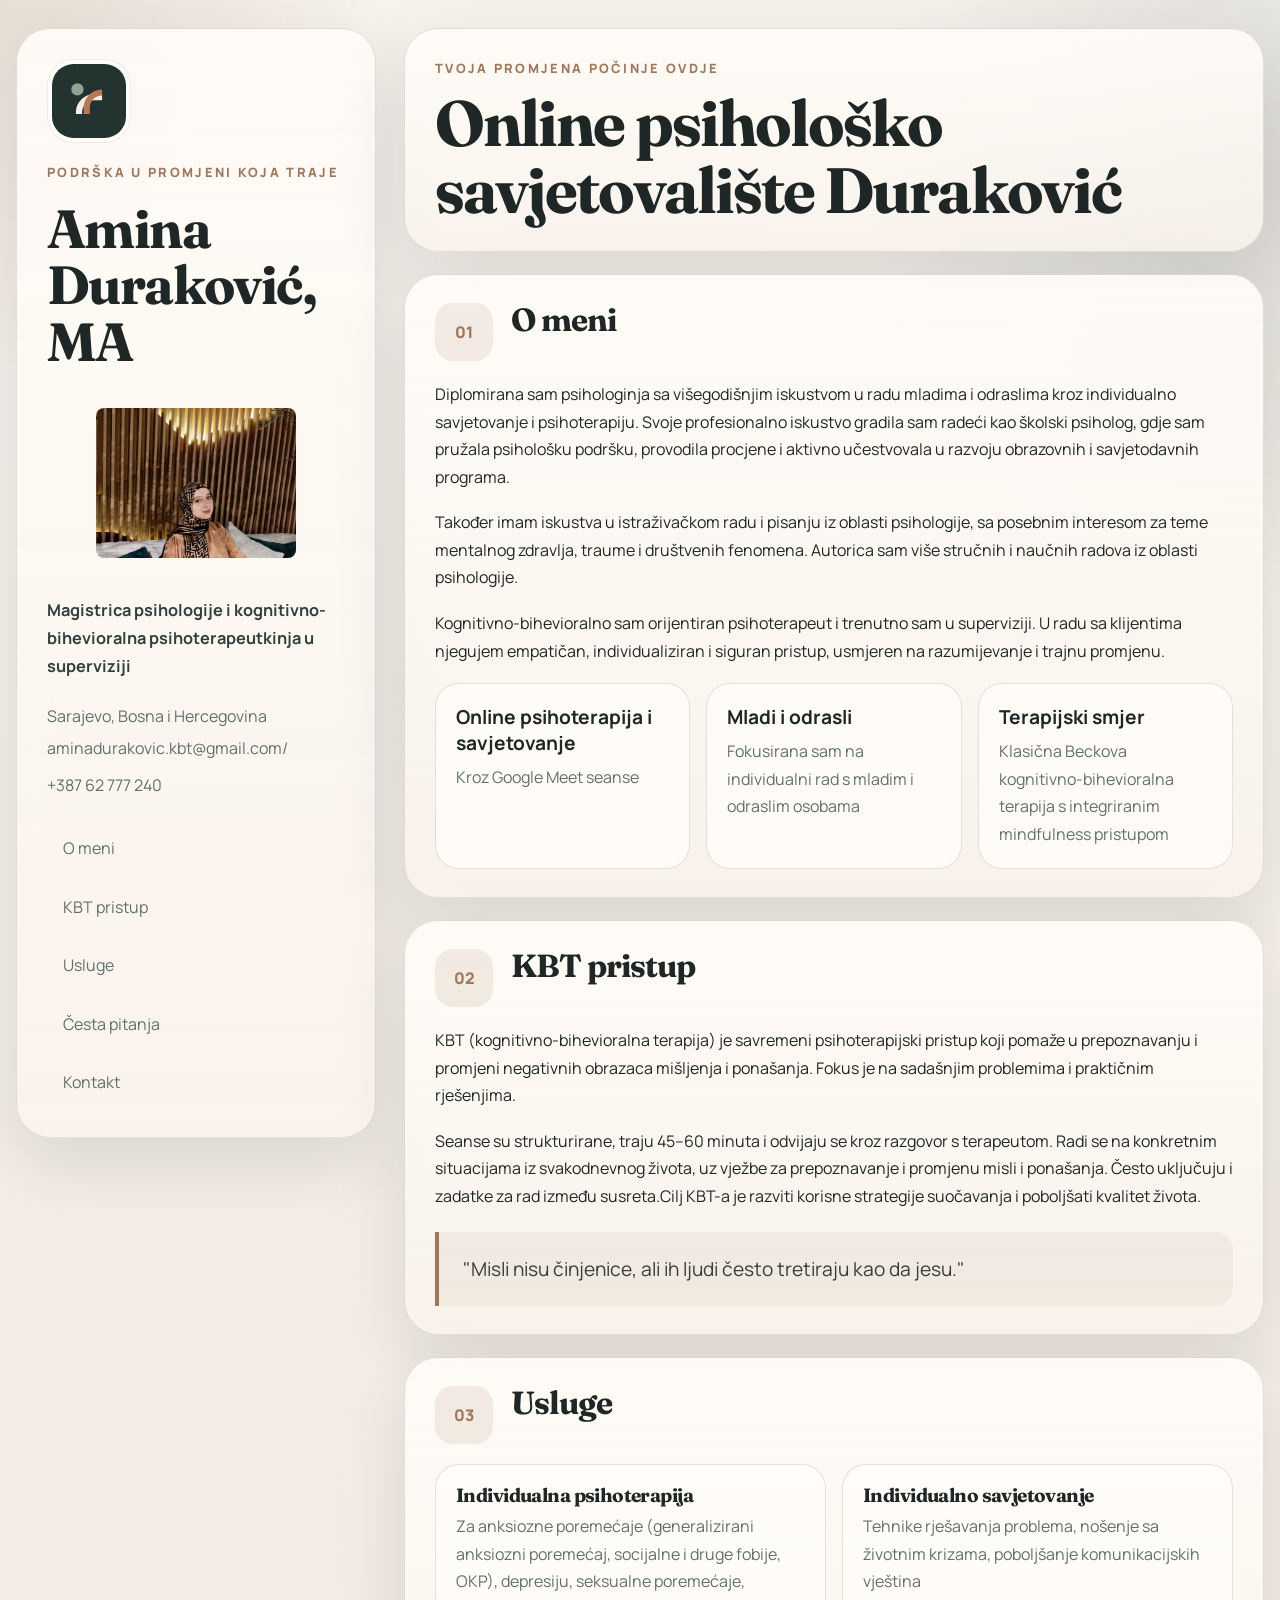
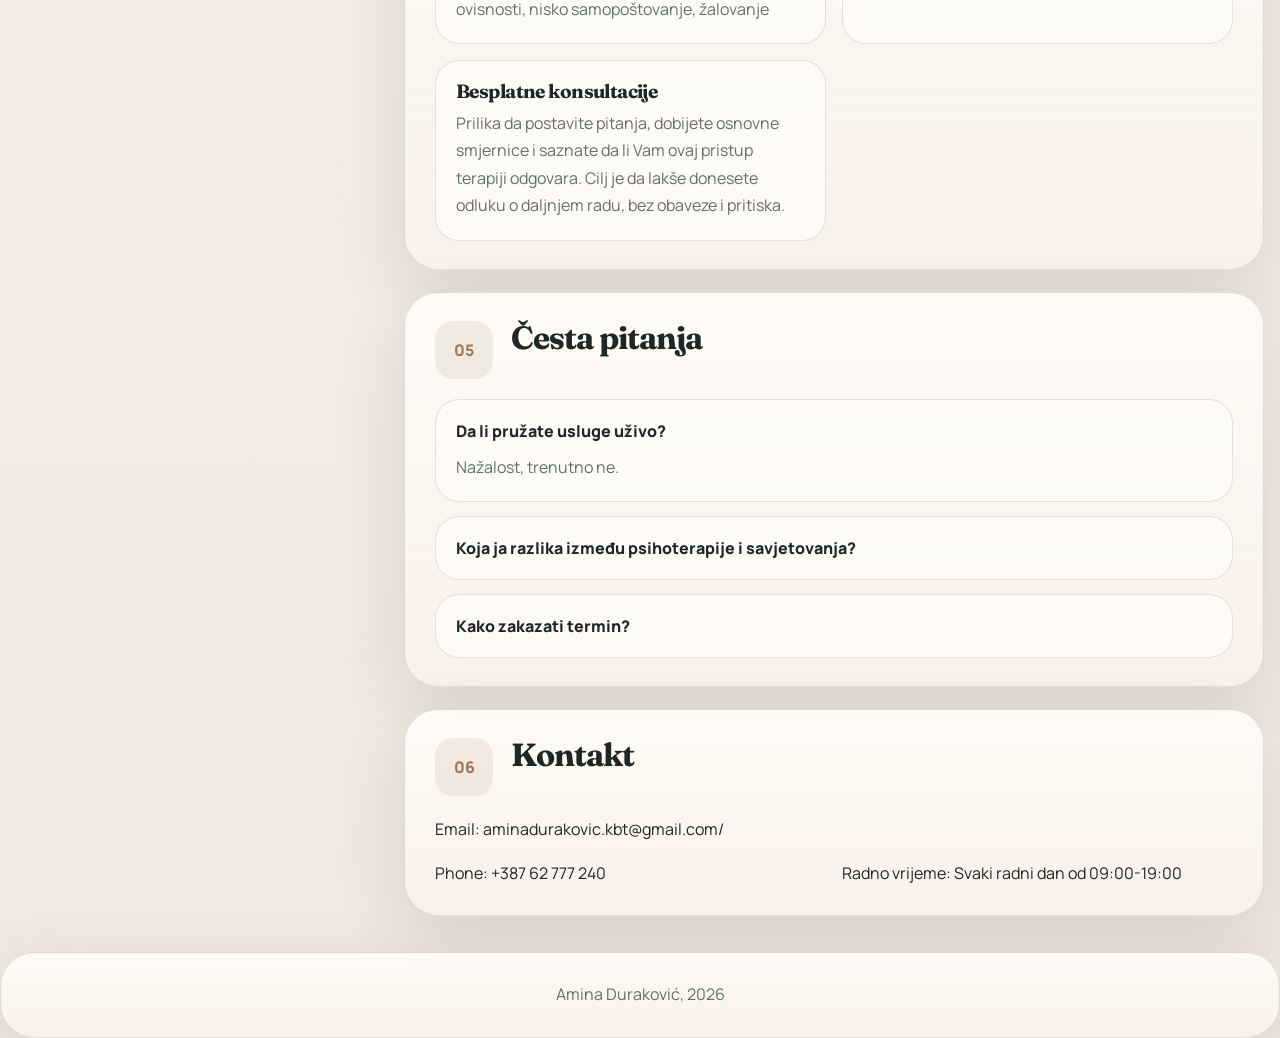
==== index.html @ 9848097b "Fix typos and formatting in index.html" ====
<!DOCTYPE html>
<html lang="en">
<head>
  <meta charset="UTF-8">
  <meta name="viewport" content="width=device-width, initial-scale=1.0">
  <title>Amina Duraković | Psihologinja i KBT psihoterapeutkinja u superviziji</title>
  <meta name="description" content="Professional therapist website starter with polished placeholder content for a psychologist or psychotherapist.">
  <link rel="preconnect" href="https://fonts.googleapis.com">
  <link rel="preconnect" href="https://fonts.gstatic.com" crossorigin>
  <link href="https://fonts.googleapis.com/css2?family=Fraunces:opsz,wght@9..144,500;9..144,600;9..144,700&family=Manrope:wght@400;500;600;700;800&display=swap" rel="stylesheet">
  <link rel="icon" type="image/svg+xml" href="assets/favicon.svg">
  <link rel="stylesheet" href="css/styles.css">
</head>
<body>
  <div class="page-bg"></div>
  <div class="site-frame">
    <aside class="profile-panel">
      <div class="profile-card">
        <div class="profile-mark">
          <img src="assets/logo-mark.svg" alt="" width="74" height="74">
        </div>
        <p class="panel-label">Podrška u promjeni koja traje</p>
        <h1>Amina Duraković, MA</h1>
        <img src="assets/amina.jpg" alt="Amina Duraković" class="profile-photo">
        <p class="panel-role">Magistrica psihologije i kognitivno-bihevioralna psihoterapeutkinja u superviziji</p>

        <div class="panel-meta">
          <p>Sarajevo, Bosna i Hercegovina</p>
          <a href="mailto:aminadurakovic.kbt@gmail.com">aminadurakovic.kbt@gmail.com/<a>
          <a href="tel:+38762777240">+387 62 777 240</a>
        </div>

        <nav class="panel-nav" aria-label="Section navigation">
          <a href="#overview">O meni</a>
          <a href="#approach">KBT pristup</a>
          <a href="#services">Usluge</a>
          <a href="#faq">Česta pitanja</a>
          <a href="#contact">Kontakt</a>
        </nav>
          </aside>

    <main class="content-panel">
      <section class="hero-block reveal">
        <p class="eyebrow">Tvoja promjena počinje ovdje</p>
        <h2>Online psihološko savjetovalište Duraković</h2>
      </section>

      <section id="overview" class="content-section reveal">
        <div class="section-head">
          <span>01</span>
          <div>
            <h3>O meni</h3>
          </div>
        </div>
        <div class="section-body">
          <p>Diplomirana sam psihologinja sa višegodišnjim iskustvom u radu mladima i odraslima kroz individualno savjetovanje i psihoterapiju. Svoje profesionalno iskustvo gradila sam radeći kao školski psiholog, gdje sam pružala psihološku podršku, provodila procjene i aktivno učestvovala u razvoju obrazovnih i savjetodavnih programa.</p>
          <p>Također imam iskustva u istraživačkom radu i pisanju iz oblasti psihologije, sa posebnim interesom za teme mentalnog zdravlja, traume i društvenih fenomena. Autorica sam više stručnih i naučnih radova iz oblasti psihologije.</p>
          <p>Kognitivno-bihevioralno sam orijentiran psihoterapeut i trenutno sam u superviziji. U radu sa klijentima njegujem empatičan, individualiziran i siguran pristup, usmjeren na razumijevanje i trajnu promjenu.</p>
          <div class="highlight-grid">
            <article class="info-card">
              <strong>Online psihoterapija i savjetovanje</strong>
              <p>Kroz Google Meet seanse</p>
            </article>
            <article class="info-card">
              <strong>Mladi i odrasli</strong>
              <p>Fokusirana sam na individualni rad s mladim i odraslim osobama</p>
            </article>
            <article class="info-card">
              <strong>Terapijski smjer</strong>
              <p>Klasična Beckova kognitivno-bihevioralna terapija s integriranim mindfulness pristupom</p>
            </article>
          </div>
        </div>
      </section>

      <section id="approach" class="content-section reveal">
        <div class="section-head">
          <span>02</span>
          <div>
            <h3>KBT pristup</h3>
          </div>
        </div>
        <div class="section-body">
          <p> KBT (kognitivno-bihevioralna terapija) je savremeni psihoterapijski pristup koji pomaže u prepoznavanju i promjeni negativnih obrazaca mišljenja i ponašanja. Fokus je na sadašnjim problemima i praktičnim rješenjima.</p>
          <p>Seanse su strukturirane, traju 45–60 minuta i odvijaju se kroz razgovor s terapeutom. Radi se na konkretnim situacijama iz svakodnevnog života, uz vježbe za prepoznavanje i promjenu misli i ponašanja. Često uključuju i zadatke za rad između susreta.Cilj KBT-a je razviti korisne strategije suočavanja i poboljšati kvalitet života.</p>
          <blockquote class="feature-quote">"Misli nisu činjenice, ali ih ljudi često tretiraju kao da jesu."</blockquote>
        </div>
      </section>

      <section id="services" class="content-section reveal">
        <div class="section-head">
          <span>03</span>
          <div>
            <h3>Usluge</h3>
          </div>
        </div>
        <div class="section-body">
          <div class="service-list">
            <article class="service-item">
              <h4>Individualna psihoterapija</h4>
              <p>Za anksiozne poremećaje (generalizirani anksiozni poremećaj, socijalne i druge fobije, OKP), depresiju, seksualne poremećaje, ovisnosti, nisko samopoštovanje, žalovanje </p>
            </article>
            <article class="service-item">
              <h4>Individualno savjetovanje</h4>
              <p>Tehnike rješavanja problema, nošenje sa životnim krizama, poboljšanje komunikacijskih vještina</p>
            </article>
            <article class="service-item">
              <h4>Besplatne konsultacije</h4>
              <p>Prilika da postavite pitanja, dobijete osnovne smjernice i saznate da li Vam ovaj pristup terapiji odgovara. Cilj je da lakše donesete odluku o daljnjem radu, bez obaveze i pritiska.</p>
            </article>
          </div>
        </div>
      </section>

      <section id="faq" class="content-section reveal">
        <div class="section-head">
          <span>05</span>
          <div>
            <h3>Česta pitanja</h3>
          </div>
        </div>
        <div class="section-body faq-stack">
          <details class="faq-item" open>
            <summary>Da li pružate usluge uživo?</summary>
            <p>Nažalost, trenutno ne.</p>
          </details>
          <details class="faq-item">
            <summary>Koja ja razlika između psihoterapije i savjetovanja?</summary>
            <p>Savjetovanje je kraće i usmjerenno na konkretan problem ili situaciju (npr. stres, odluke, odnosi). Psihoterapija je dublji i dugoročniji proces koji se bavi obrascima mišljenja, emocija i ponašanja.</p>
          </details>
          <details class="faq-item">
            <summary>Kako zakazati termin?</summary>
            <p>Termin možete zakazati slanjem e-maila na: aminadurakovic.kbt@gmail.com ili porukama na Whatsapp ili Viber aplikacijama na broj telefona 062/777-240 </p>
          </details>
        </div>
      </section>

      <section id="contact" class="content-section reveal">
        <div class="section-head">
          <span>06</span>
          <div>
            <h3>Kontakt</h3>
          </div>
        </div>
        <div class="section-body contact-shell">
            <p>Email: <a href="mailto:aminadurakovic.kbt@gmail.com">aminadurakovic.kbt@gmail.com/<a></p>
            <p>Phone: <a href="tel:+38762777240">+387 62 777 240</a></p>
            <p>Radno vrijeme: Svaki radni dan od 09:00-19:00</p>
          </div>
        </div>
      </section>

      <footer class="page-footer reveal">
        <p>Amina Duraković, 2026</p>
      </footer>
    </main>
  </div>

  <script src="js/main.js"></script>
</body>
</html>
---- css/styles.css ----
:root {
  --bg: #f4f1eb;
  --bg-deep: #e9e3da;
  --surface: rgba(255, 251, 246, 0.84);
  --surface-strong: #fffdf9;
  --surface-tint: #f7f1e8;
  --text: #1e2725;
  --muted: #61706c;
  --line: rgba(30, 39, 37, 0.12);
  --accent: #9f775d;
  --accent-soft: rgba(159, 119, 93, 0.12);
  --forest: #30413d;
  --shadow: 0 26px 70px rgba(42, 52, 49, 0.12);
  --radius-xl: 34px;
  --radius-lg: 24px;
  --radius-md: 18px;
  --radius-sm: 12px;
}

*,
*::before,
*::after {
  box-sizing: border-box;
}

html {
  scroll-behavior: smooth;
}

body {
  margin: 0;
  min-height: 100vh;
  color: var(--text);
  font-family: "Manrope", sans-serif;
  background: linear-gradient(180deg, #f6f2ec 0%, #efe8de 100%);
}

body.page-sub {
  background:
    radial-gradient(circle at top left, rgba(159, 119, 93, 0.12), transparent 22rem),
    radial-gradient(circle at top right, rgba(48, 65, 61, 0.08), transparent 24rem),
    linear-gradient(180deg, #f7f3ed 0%, #f1ebe2 100%);
}

img {
  display: block;
  max-width: 100%;
}

a {
  color: inherit;
  text-decoration: none;
}

p {
  margin: 0;
  line-height: 1.72;
}

h1,
h2,
h3,
h4 {
  margin: 0;
  font-family: "Fraunces", serif;
  line-height: 1.05;
  letter-spacing: -0.03em;
}

.page-bg {
  position: fixed;
  inset: 0;
  background:
    radial-gradient(circle at left top, rgba(159, 119, 93, 0.16), transparent 23rem),
    radial-gradient(circle at right 20%, rgba(48, 65, 61, 0.13), transparent 26rem);
  pointer-events: none;
  z-index: -1;
}

.site-frame {
  width: min(1260px, calc(100% - 32px));
  margin: 0 auto;
  padding: 28px 0 36px;
  display: grid;
  grid-template-columns: 360px minmax(0, 1fr);
  gap: 28px;
}

.profile-panel {
  position: relative;
}

.profile-card {
  position: sticky;
  top: 28px;
  display: grid;
  gap: 18px;
  padding: 30px;
  border: 1px solid var(--line);
  border-radius: var(--radius-xl);
  background: linear-gradient(180deg, rgba(255, 251, 246, 0.92), rgba(250, 244, 237, 0.86));
  box-shadow: var(--shadow);
  backdrop-filter: blur(14px);
}

.profile-mark {
  width: 84px;
  height: 84px;
  display: grid;
  place-items: center;
  border-radius: 26px;
  background: var(--surface-strong);
  border: 1px solid rgba(30, 39, 37, 0.08);
}

.panel-label,
.eyebrow,
.sub-eyebrow {
  color: var(--accent);
  font-size: 0.8rem;
  font-weight: 800;
  letter-spacing: 0.18em;
  text-transform: uppercase;
}

.profile-card h1 {
  font-size: clamp(2.6rem, 4.2vw, 3.5rem);
}

.profile-photo {
  height: 150px;
  width: 200px;
  aspect-ratio: 1 / 1;
  object-fit: cover;
  border-radius: 8px;
  margin: 20px 0;
  justify-self: center; /* center + keeps square */
}

.panel-role {
  color: var(--forest);
  font-size: 1.02rem;
  font-weight: 700;
}

.panel-intro,
.panel-meta,
.panel-nav a,
.lead,
.section-head p,
.info-card p,
.service-item p,
.contact-card p,
.page-footer,
.footer-note,
.faq-item p {
  color: var(--muted);
}

.panel-meta {
  display: grid;
  gap: 0.45rem;
  padding-top: 4px;
}

.panel-nav {
  display: grid;
  gap: 0.55rem;
  padding-top: 10px;
}

.panel-nav a {
  padding: 0.8rem 0.95rem;
  border-radius: 16px;
  border: 1px solid transparent;
  transition: background-color 160ms ease, border-color 160ms ease, transform 160ms ease;
}

.panel-nav a:hover {
  background: var(--surface-strong);
  border-color: var(--line);
  transform: translateX(2px);
}

.panel-actions {
  display: grid;
  gap: 0.8rem;
  margin-top: 4px;
}

.button,
.button-secondary {
  display: inline-flex;
  align-items: center;
  justify-content: center;
  min-height: 50px;
  padding: 0.9rem 1.2rem;
  border-radius: 999px;
  border: 1px solid transparent;
  font-weight: 700;
  transition: transform 160ms ease, box-shadow 160ms ease;
}

.button {
  color: #fff;
  background: var(--forest);
  box-shadow: 0 18px 38px rgba(48, 65, 61, 0.18);
}

.button-secondary {
  background: transparent;
  border-color: var(--line);
}

.button:hover,
.button-secondary:hover,
.text-link:hover {
  transform: translateY(-1px);
}

.content-panel {
  display: grid;
  gap: 22px;
}

.hero-block,
.content-section,
.page-footer {
  padding: 28px 30px;
  border: 1px solid var(--line);
  border-radius: var(--radius-xl);
  background: linear-gradient(180deg, rgba(255, 252, 247, 0.92), rgba(249, 243, 236, 0.8));
  box-shadow: var(--shadow);
}

.hero-block h2 {
  margin-top: 10px;
  font-size: clamp(2.5rem, 5vw, 4.5rem);
}

.lead {
  margin-top: 18px;
  max-width: 62ch;
  font-size: 1.08rem;
}

.section-head {
  display: grid;
  grid-template-columns: 58px minmax(0, 1fr);
  gap: 18px;
  align-items: start;
  margin-bottom: 20px;
}

.section-head span {
  display: grid;
  place-items: center;
  width: 58px;
  height: 58px;
  border-radius: 18px;
  color: var(--accent);
  background: var(--accent-soft);
  font-weight: 800;
}

.section-head h3 {
  font-size: 2rem;
  margin-bottom: 6px;
}

.section-body {
  display: grid;
  gap: 18px;
}

.highlight-grid,
.service-list,
.contact-shell,
.page-hero-grid,
.about-grid,
.contact-grid,
.feature-grid,
.service-grid {
  display: grid;
  gap: 16px;
}

.highlight-grid {
  grid-template-columns: repeat(3, minmax(0, 1fr));
}

.info-card,
.service-item,
.contact-card,
.feature-card,
.service-card,
.contact-panel,
.credentials-card,
.rate-card,
.note-card,
.quote-card,
.faq-item {
  padding: 20px;
  border: 1px solid var(--line);
  border-radius: var(--radius-lg);
  background: rgba(255, 253, 249, 0.82);
}

.info-card strong,
.service-item h4,
.contact-card h4,
.feature-card h3,
.service-card h2 {
  display: block;
  margin-bottom: 8px;
  font-size: 1.2rem;
}

.feature-quote {
  margin: 4px 0 0;
  padding: 24px;
  border-left: 4px solid var(--accent);
  border-radius: 0 var(--radius-md) var(--radius-md) 0;
  background: rgba(159, 119, 93, 0.08);
  font-size: 1.2rem;
  color: var(--forest);
}

.service-list,
.service-grid {
  grid-template-columns: repeat(2, minmax(0, 1fr));
}

.credential-list,
.credentials-card ul,
.rate-card ul {
  margin: 0;
  padding-left: 1.1rem;
  display: grid;
  gap: 0.8rem;
  color: var(--muted);
}

.faq-stack {
  display: grid;
  gap: 14px;
}

.faq-item summary {
  cursor: pointer;
  font-weight: 800;
  list-style: none;
}

.faq-item summary::-webkit-details-marker {
  display: none;
}

.faq-item p {
  margin-top: 12px;
}

.contact-shell,
.contact-grid,
.page-hero-grid,
.about-grid {
  grid-template-columns: repeat(2, minmax(0, 1fr));
}

.text-link {
  color: var(--forest);
  font-weight: 700;
}

.page-footer {
  text-align: center;
}

.page-wrap {
  width: min(1120px, calc(100% - 32px));
  margin: 0 auto;
  padding: 28px 0 36px;
}

.sub-header {
  display: flex;
  align-items: center;
  justify-content: space-between;
  gap: 1rem;
  margin-bottom: 18px;
  padding: 18px 22px;
  border: 1px solid var(--line);
  border-radius: 22px;
  background: rgba(255, 252, 247, 0.86);
  box-shadow: 0 16px 40px rgba(42, 52, 49, 0.08);
}

.sub-brand {
  display: inline-flex;
  align-items: center;
  gap: 14px;
}

.sub-brand strong {
  display: block;
  font-size: 1rem;
}

.sub-brand span {
  color: var(--muted);
  font-size: 0.9rem;
}

.sub-nav {
  display: flex;
  flex-wrap: wrap;
  gap: 0.8rem;
}

.sub-nav a {
  color: var(--muted);
  font-weight: 600;
}

.sub-nav a[aria-current="page"] {
  color: var(--text);
}

.sub-hero,
.sub-section {
  margin-bottom: 18px;
  padding: 28px 30px;
  border: 1px solid var(--line);
  border-radius: var(--radius-xl);
  background: rgba(255, 252, 247, 0.9);
  box-shadow: 0 18px 46px rgba(42, 52, 49, 0.08);
}

.sub-hero h1 {
  margin-top: 10px;
  font-size: clamp(2.4rem, 4vw, 3.8rem);
}

.feature-grid {
  grid-template-columns: repeat(3, minmax(0, 1fr));
}

.quote-card {
  display: flex;
  align-items: center;
}

.quote-card p {
  font-size: 1.4rem;
  color: var(--forest);
}

.contact-form {
  display: grid;
  gap: 14px;
  margin-top: 16px;
}

.contact-form label {
  display: grid;
  gap: 6px;
  font-weight: 600;
}

.contact-form input,
.contact-form textarea {
  width: 100%;
  padding: 0.9rem 1rem;
  border: 1px solid var(--line);
  border-radius: 16px;
  background: rgba(255, 255, 255, 0.88);
  color: var(--text);
  font: inherit;
}

.contact-list {
  display: grid;
  gap: 0.7rem;
  margin-top: 16px;
}

.footer-note {
  text-align: center;
  padding: 10px 0 24px;
}

.reveal {
  opacity: 0;
  transform: translateY(16px);
  transition: opacity 700ms ease, transform 700ms ease;
}

.reveal.is-visible {
  opacity: 1;
  transform: translateY(0);
}

@media (max-width: 1080px) {
  .site-frame {
    grid-template-columns: 1fr;
  }

  .profile-card {
    position: relative;
    top: 0;
  }

  .highlight-grid,
  .feature-grid {
    grid-template-columns: 1fr 1fr;
  }
}

@media (max-width: 820px) {
  .section-head,
  .highlight-grid,
  .service-list,
  .contact-shell,
  .contact-grid,
  .page-hero-grid,
  .about-grid,
  .feature-grid,
  .service-grid {
    grid-template-columns: 1fr;
  }

  .sub-header {
    flex-direction: column;
    align-items: flex-start;
  }

  .site-frame,
  .page-wrap {
    width: min(100% - 20px, 1120px);
  }

  .hero-block,
  .content-section,
  .page-footer,
  .sub-hero,
  .sub-section,
  .profile-card {
    padding: 22px;
  }
}

@media (max-width: 560px) {
  .profile-card h1,
  .hero-block h2,
  .sub-hero h1 {
    word-break: break-word;
  }

  .panel-actions,
  .sub-nav {
    width: 100%;
  }

  .button,
  .button-secondary {
    width: 100%;
  }
}
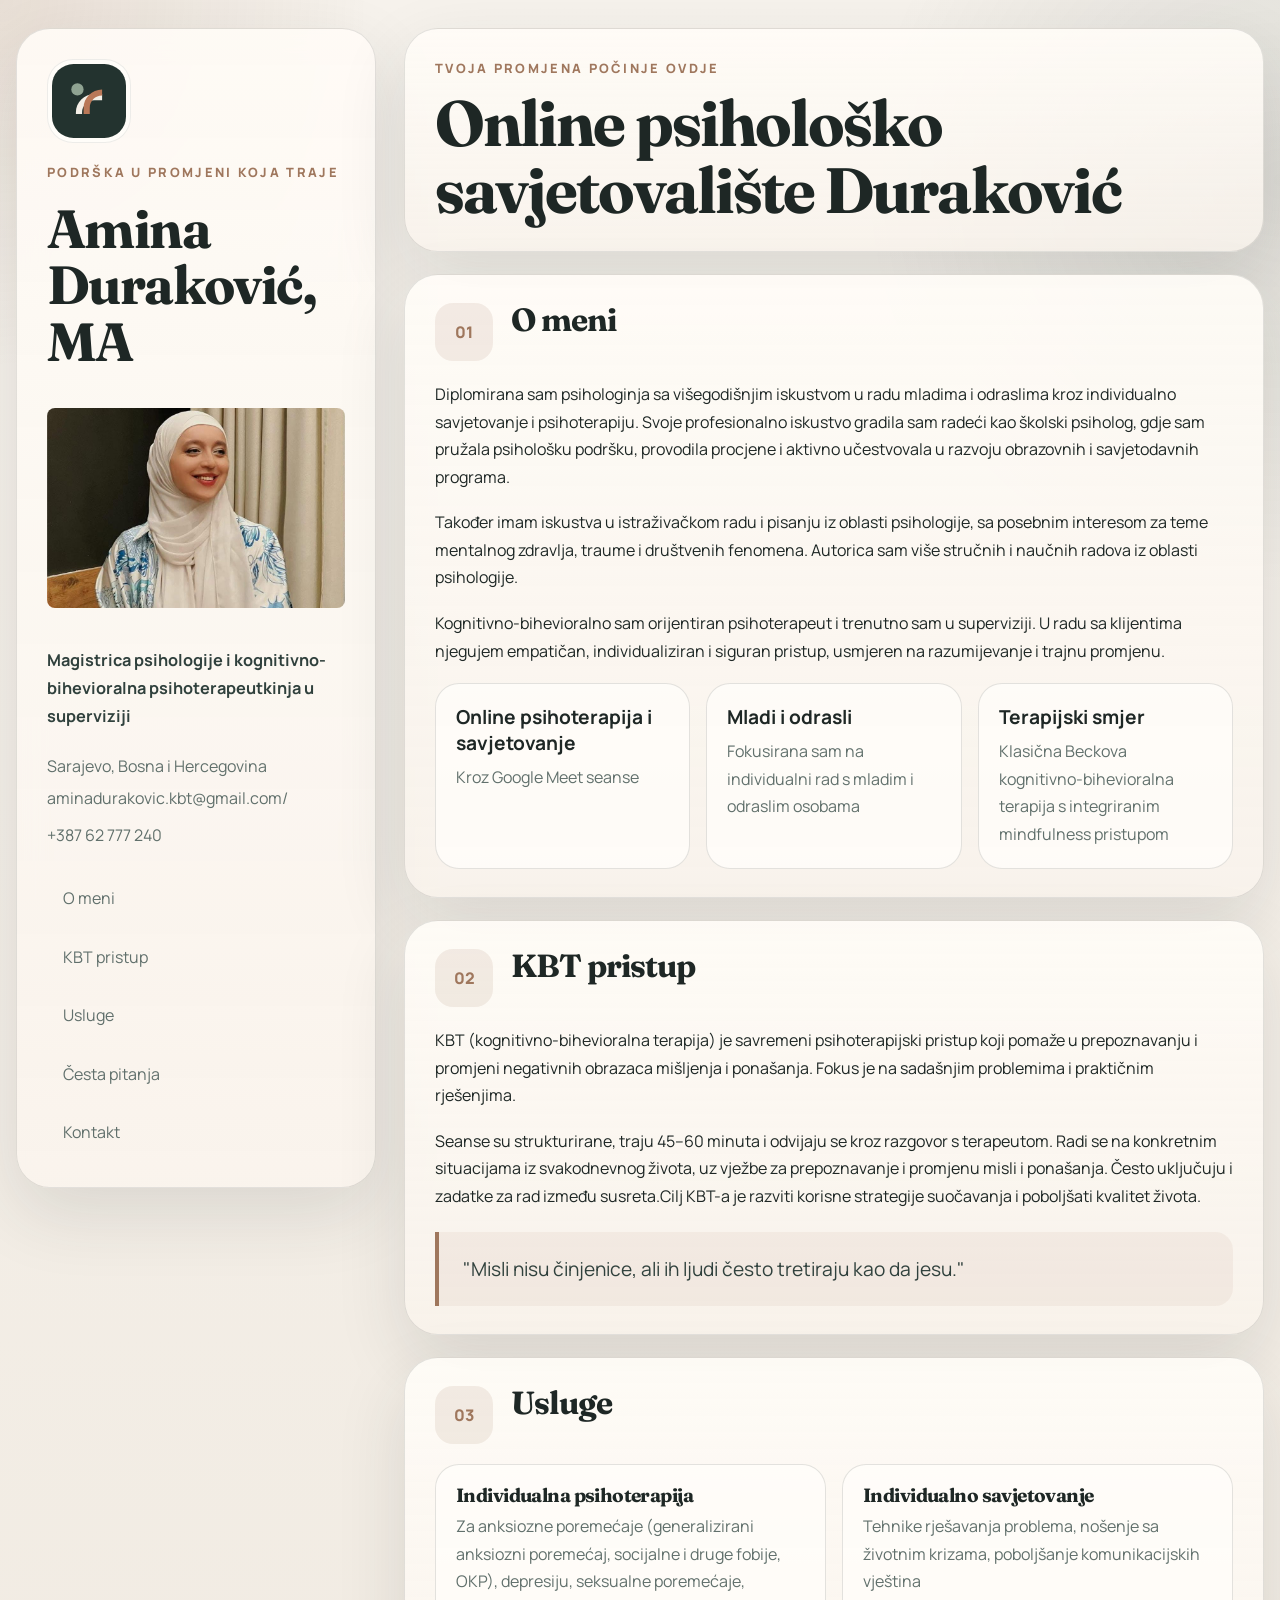
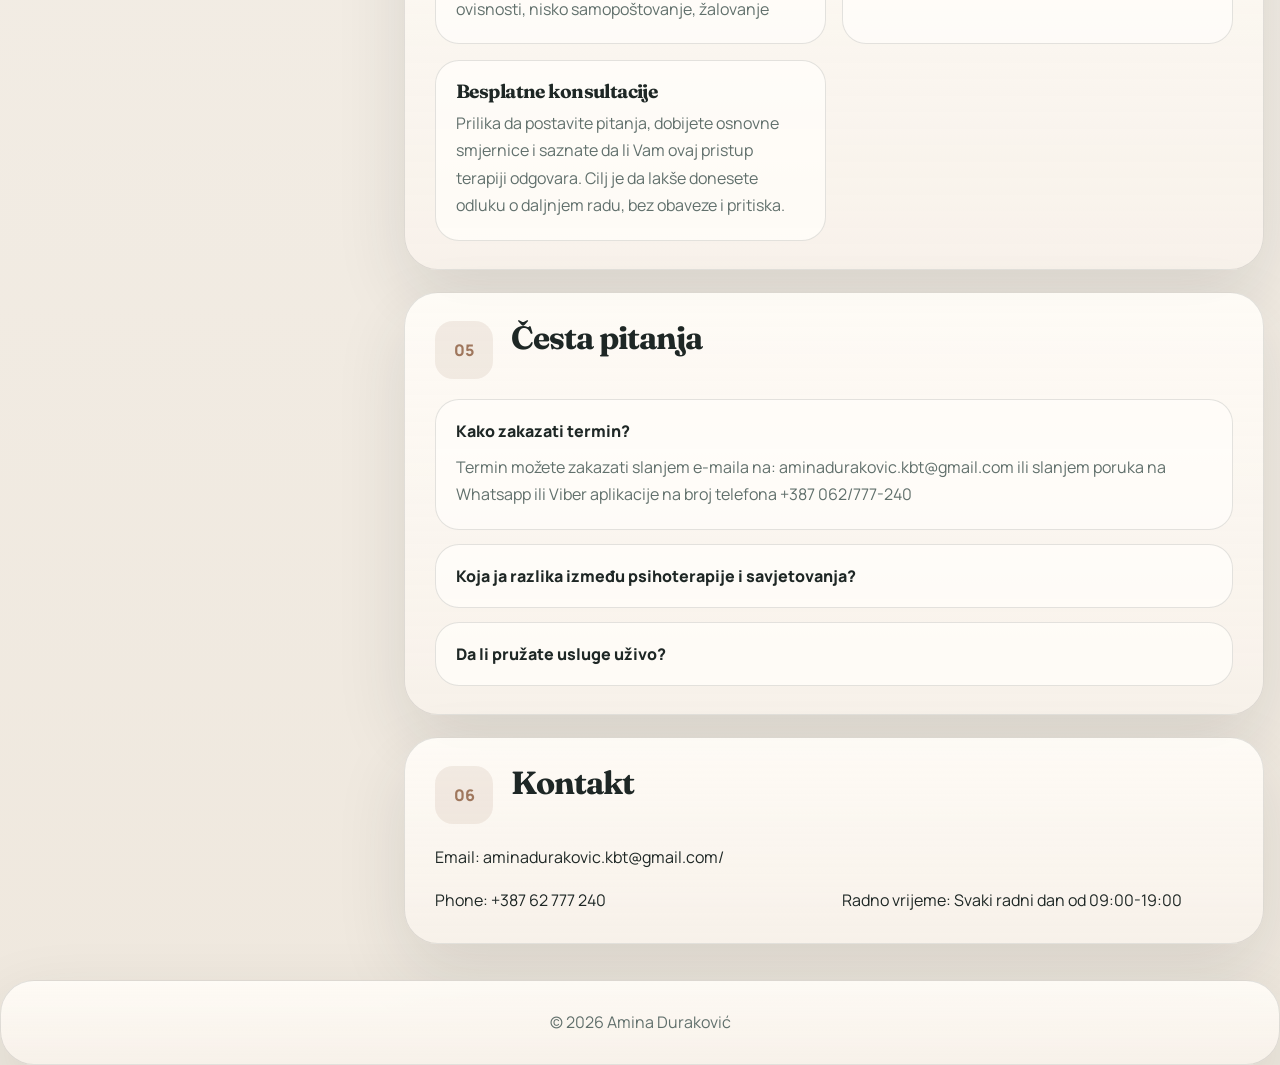
==== commit 3096c5b1: "Update FAQ section and footer copyright format" ====
--- a/index.html
+++ b/index.html
@@ -121,16 +121,16 @@
         </div>
         <div class="section-body faq-stack">
           <details class="faq-item" open>
-            <summary>Da li pružate usluge uživo?</summary>
-            <p>Nažalost, trenutno ne.</p>
+             <summary>Kako zakazati termin?</summary>
+            <p>Termin možete zakazati slanjem e-maila na: aminadurakovic.kbt@gmail.com ili slanjem poruka na Whatsapp ili Viber aplikacije na broj telefona +387 062/777-240 </p>
           </details>
           <details class="faq-item">
             <summary>Koja ja razlika između psihoterapije i savjetovanja?</summary>
             <p>Savjetovanje je kraće i usmjerenno na konkretan problem ili situaciju (npr. stres, odluke, odnosi). Psihoterapija je dublji i dugoročniji proces koji se bavi obrascima mišljenja, emocija i ponašanja.</p>
           </details>
           <details class="faq-item">
-            <summary>Kako zakazati termin?</summary>
-            <p>Termin možete zakazati slanjem e-maila na: aminadurakovic.kbt@gmail.com ili porukama na Whatsapp ili Viber aplikacijama na broj telefona 062/777-240 </p>
+            <summary>Da li pružate usluge uživo?</summary>
+            <p>Nažalost, trenutno ne.</p>
           </details>
         </div>
       </section>
@@ -151,7 +151,7 @@
       </section>
 
       <footer class="page-footer reveal">
-        <p>Amina Duraković, 2026</p>
+        <p>© 2026 Amina Duraković</p>
       </footer>
     </main>
   </div>
--- a/css/styles.css
+++ b/css/styles.css
@@ -128,13 +128,12 @@
 }
 
 .profile-photo {
-  height: 150px;
-  width: 200px;
+  height: 200px;
+  width: 300px;
   aspect-ratio: 1 / 1;
   object-fit: cover;
   border-radius: 8px;
   margin: 20px 0;
-  justify-self: center; /* center + keeps square */
 }
 
 .panel-role {
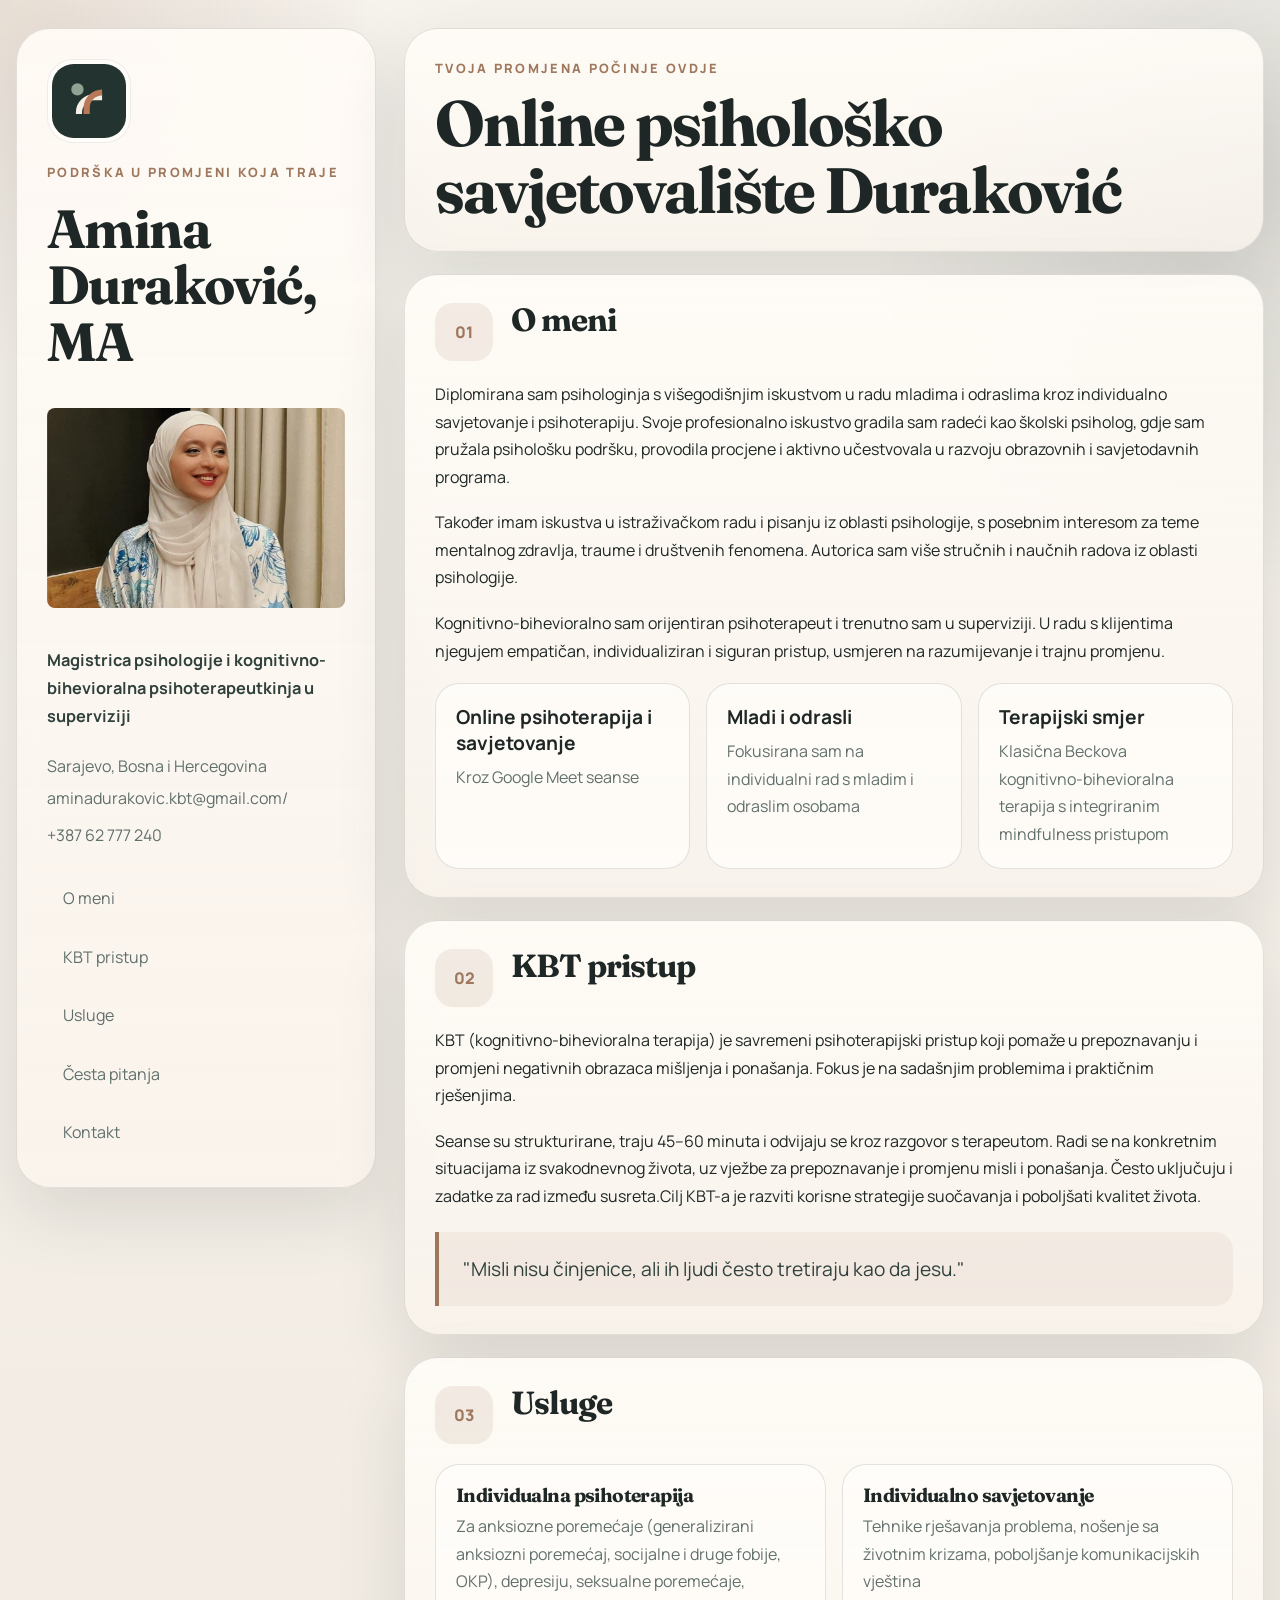
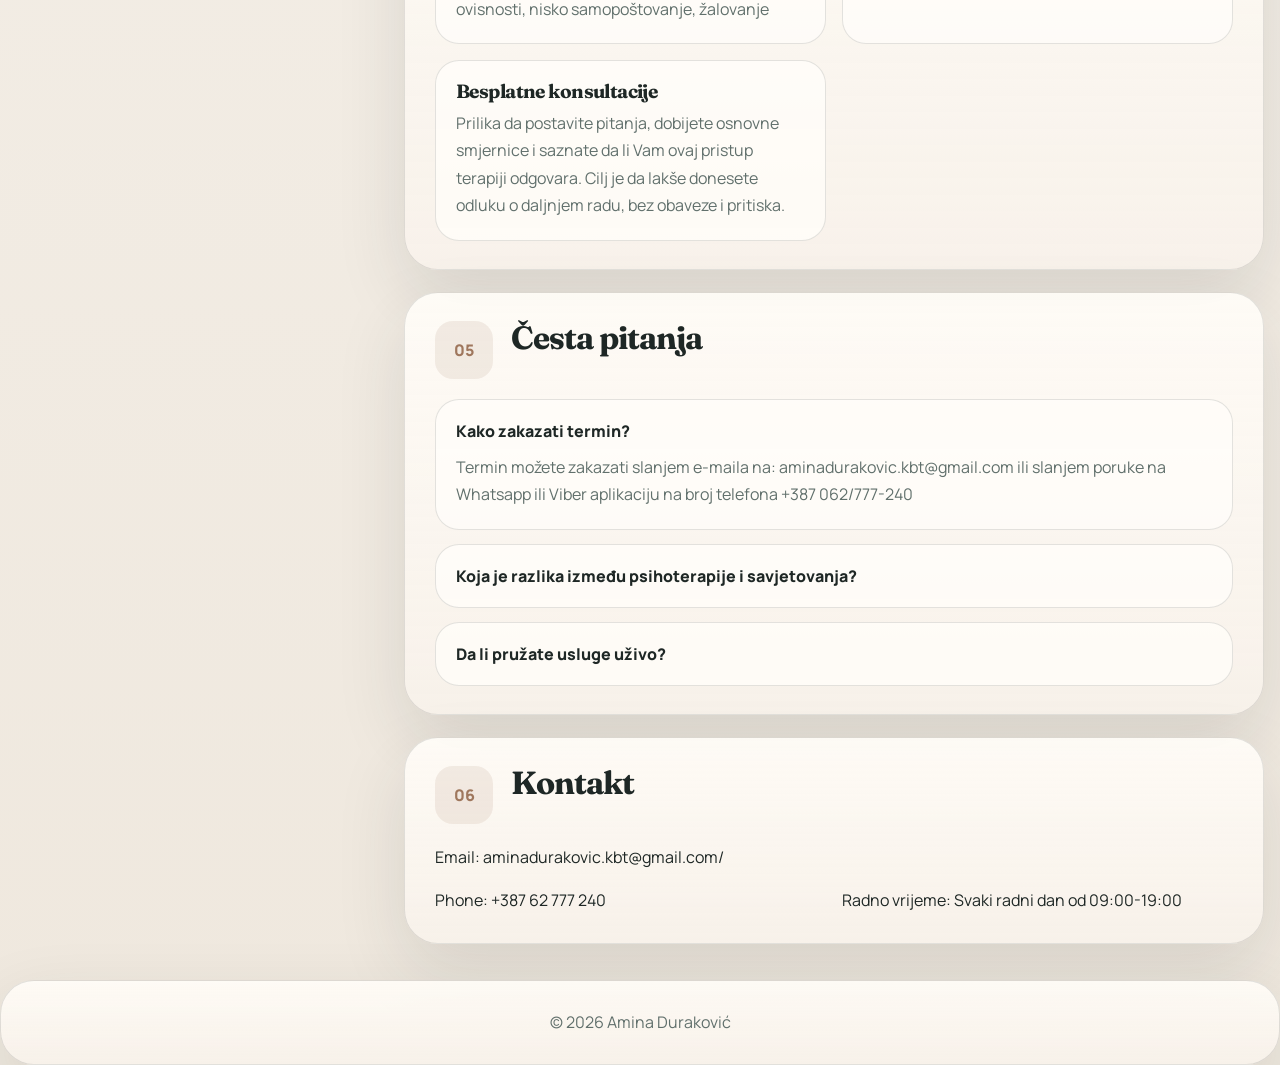
==== commit 393d2db8: "Fix typos and improve text clarity in index.html" ====
--- a/index.html
+++ b/index.html
@@ -53,9 +53,9 @@
           </div>
         </div>
         <div class="section-body">
-          <p>Diplomirana sam psihologinja sa višegodišnjim iskustvom u radu mladima i odraslima kroz individualno savjetovanje i psihoterapiju. Svoje profesionalno iskustvo gradila sam radeći kao školski psiholog, gdje sam pružala psihološku podršku, provodila procjene i aktivno učestvovala u razvoju obrazovnih i savjetodavnih programa.</p>
-          <p>Također imam iskustva u istraživačkom radu i pisanju iz oblasti psihologije, sa posebnim interesom za teme mentalnog zdravlja, traume i društvenih fenomena. Autorica sam više stručnih i naučnih radova iz oblasti psihologije.</p>
-          <p>Kognitivno-bihevioralno sam orijentiran psihoterapeut i trenutno sam u superviziji. U radu sa klijentima njegujem empatičan, individualiziran i siguran pristup, usmjeren na razumijevanje i trajnu promjenu.</p>
+          <p>Diplomirana sam psihologinja s višegodišnjim iskustvom u radu mladima i odraslima kroz individualno savjetovanje i psihoterapiju. Svoje profesionalno iskustvo gradila sam radeći kao školski psiholog, gdje sam pružala psihološku podršku, provodila procjene i aktivno učestvovala u razvoju obrazovnih i savjetodavnih programa.</p>
+          <p>Također imam iskustva u istraživačkom radu i pisanju iz oblasti psihologije, s posebnim interesom za teme mentalnog zdravlja, traume i društvenih fenomena. Autorica sam više stručnih i naučnih radova iz oblasti psihologije.</p>
+          <p>Kognitivno-bihevioralno sam orijentiran psihoterapeut i trenutno sam u superviziji. U radu s klijentima njegujem empatičan, individualiziran i siguran pristup, usmjeren na razumijevanje i trajnu promjenu.</p>
           <div class="highlight-grid">
             <article class="info-card">
               <strong>Online psihoterapija i savjetovanje</strong>
@@ -122,11 +122,11 @@
         <div class="section-body faq-stack">
           <details class="faq-item" open>
              <summary>Kako zakazati termin?</summary>
-            <p>Termin možete zakazati slanjem e-maila na: aminadurakovic.kbt@gmail.com ili slanjem poruka na Whatsapp ili Viber aplikacije na broj telefona +387 062/777-240 </p>
+            <p>Termin možete zakazati slanjem e-maila na: aminadurakovic.kbt@gmail.com ili slanjem poruke na Whatsapp ili Viber aplikaciju na broj telefona +387 062/777-240 </p>
           </details>
           <details class="faq-item">
-            <summary>Koja ja razlika između psihoterapije i savjetovanja?</summary>
-            <p>Savjetovanje je kraće i usmjerenno na konkretan problem ili situaciju (npr. stres, odluke, odnosi). Psihoterapija je dublji i dugoročniji proces koji se bavi obrascima mišljenja, emocija i ponašanja.</p>
+            <summary>Koja je razlika između psihoterapije i savjetovanja?</summary>
+            <p>Savjetovanje je kraće i usmjereno na konkretan problem ili situaciju (npr. stres, odluke, odnosi). Psihoterapija je dublji i dugoročniji proces koji se bavi obrascima mišljenja, emocija i ponašanja.</p>
           </details>
           <details class="faq-item">
             <summary>Da li pružate usluge uživo?</summary>
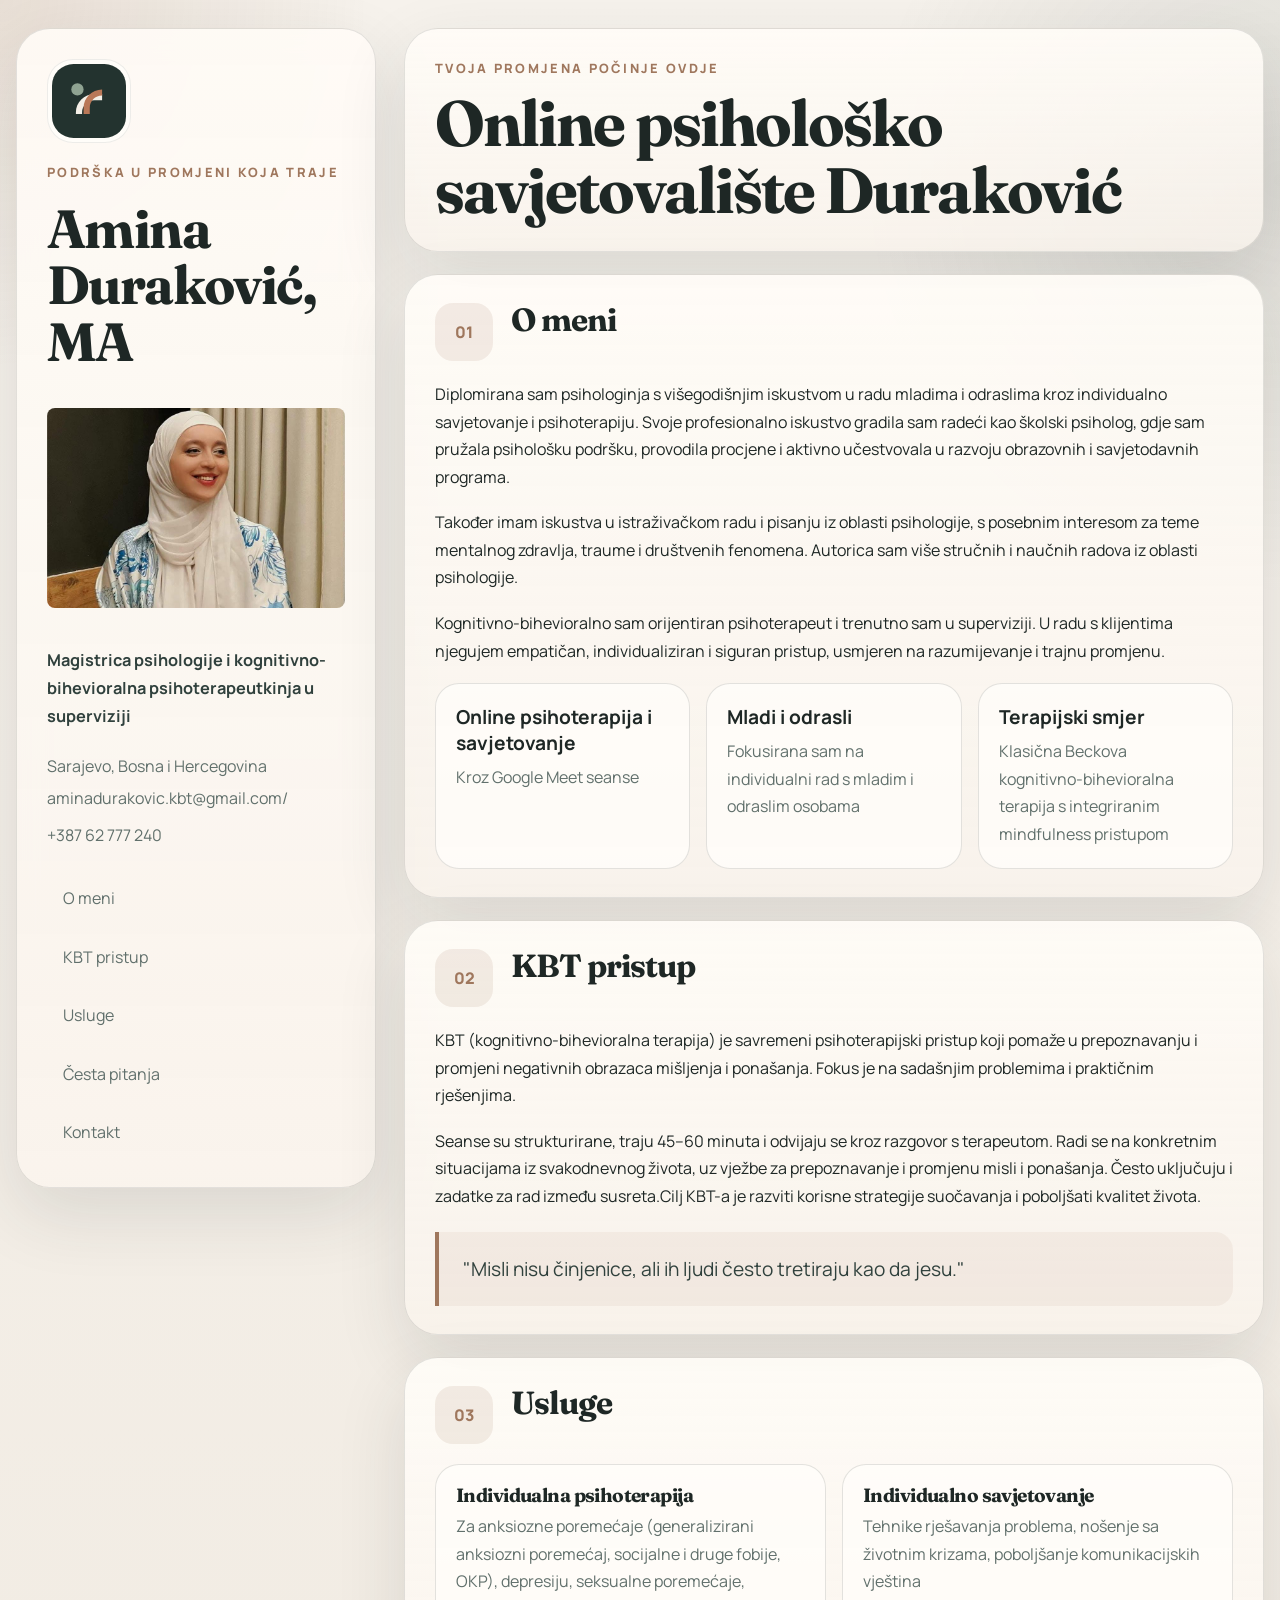
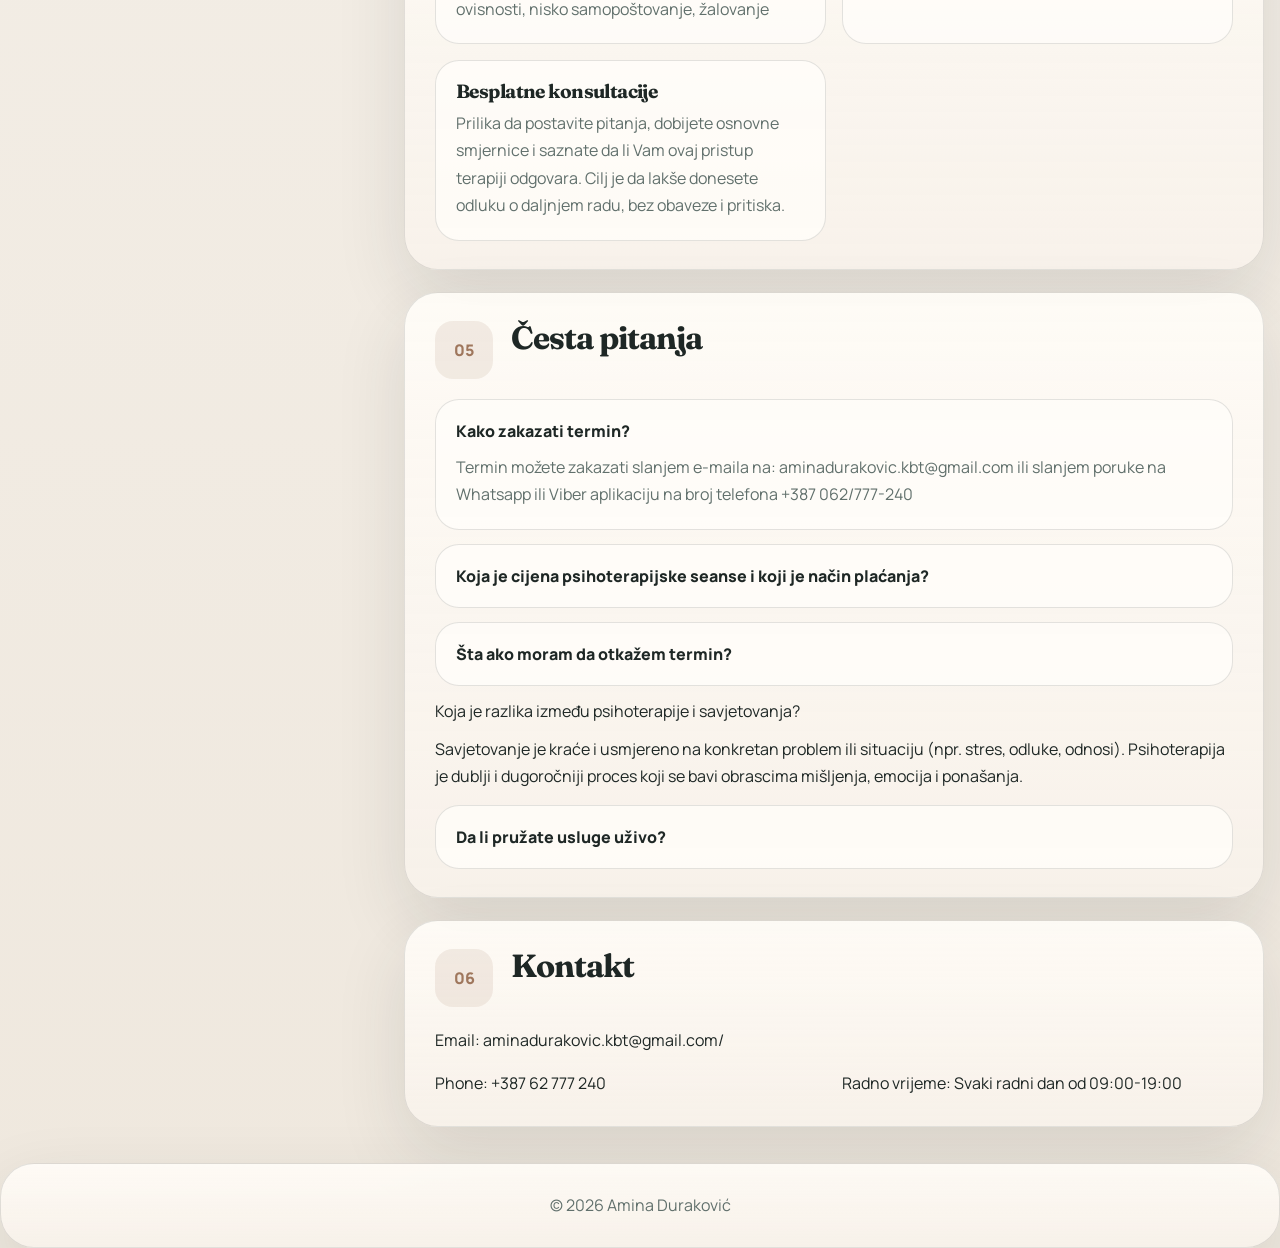
==== commit e0edbcb0: "Add FAQs about session pricing and cancellation policy" ====
--- a/index.html
+++ b/index.html
@@ -124,11 +124,22 @@
              <summary>Kako zakazati termin?</summary>
             <p>Termin možete zakazati slanjem e-maila na: aminadurakovic.kbt@gmail.com ili slanjem poruke na Whatsapp ili Viber aplikaciju na broj telefona +387 062/777-240 </p>
           </details>
-          <details class="faq-item">
+           <details class="faq-item">
+            <summary>Koja je cijena psihoterapijske seanse i koji je način plaćanja?</summary>
+            <p>Cijena seanse i detalji o plaćanju biće vam poslati prilikom zakazivanja. Plaćanje se obično vrši unaprijed putem bankovnog transfera ili druge dogovorene metode.</p>
+          </details>
+            <details class="faq-item">
+            <summary>Šta ako moram da otkažem termin?</summary>
+            <p>Molimo vas da otkažete ili pomjerite termin najmanje 24h unaprijed. U suprotnom, seansa se naplaćuje.</p>
+          </details>
             <summary>Koja je razlika između psihoterapije i savjetovanja?</summary>
             <p>Savjetovanje je kraće i usmjereno na konkretan problem ili situaciju (npr. stres, odluke, odnosi). Psihoterapija je dublji i dugoročniji proces koji se bavi obrascima mišljenja, emocija i ponašanja.</p>
           </details>
           <details class="faq-item">
+            <details class="faq-item">
+            <summary>Da li su seanse online jednako učinkovite kao i one uživo?</summary>
+            <p>Istraživanja pokazuju da su online seanse veoma efikasne i za mnoge klijente jednako korisne kao i rad uživo.</p>
+          </details>
             <summary>Da li pružate usluge uživo?</summary>
             <p>Nažalost, trenutno ne.</p>
           </details>
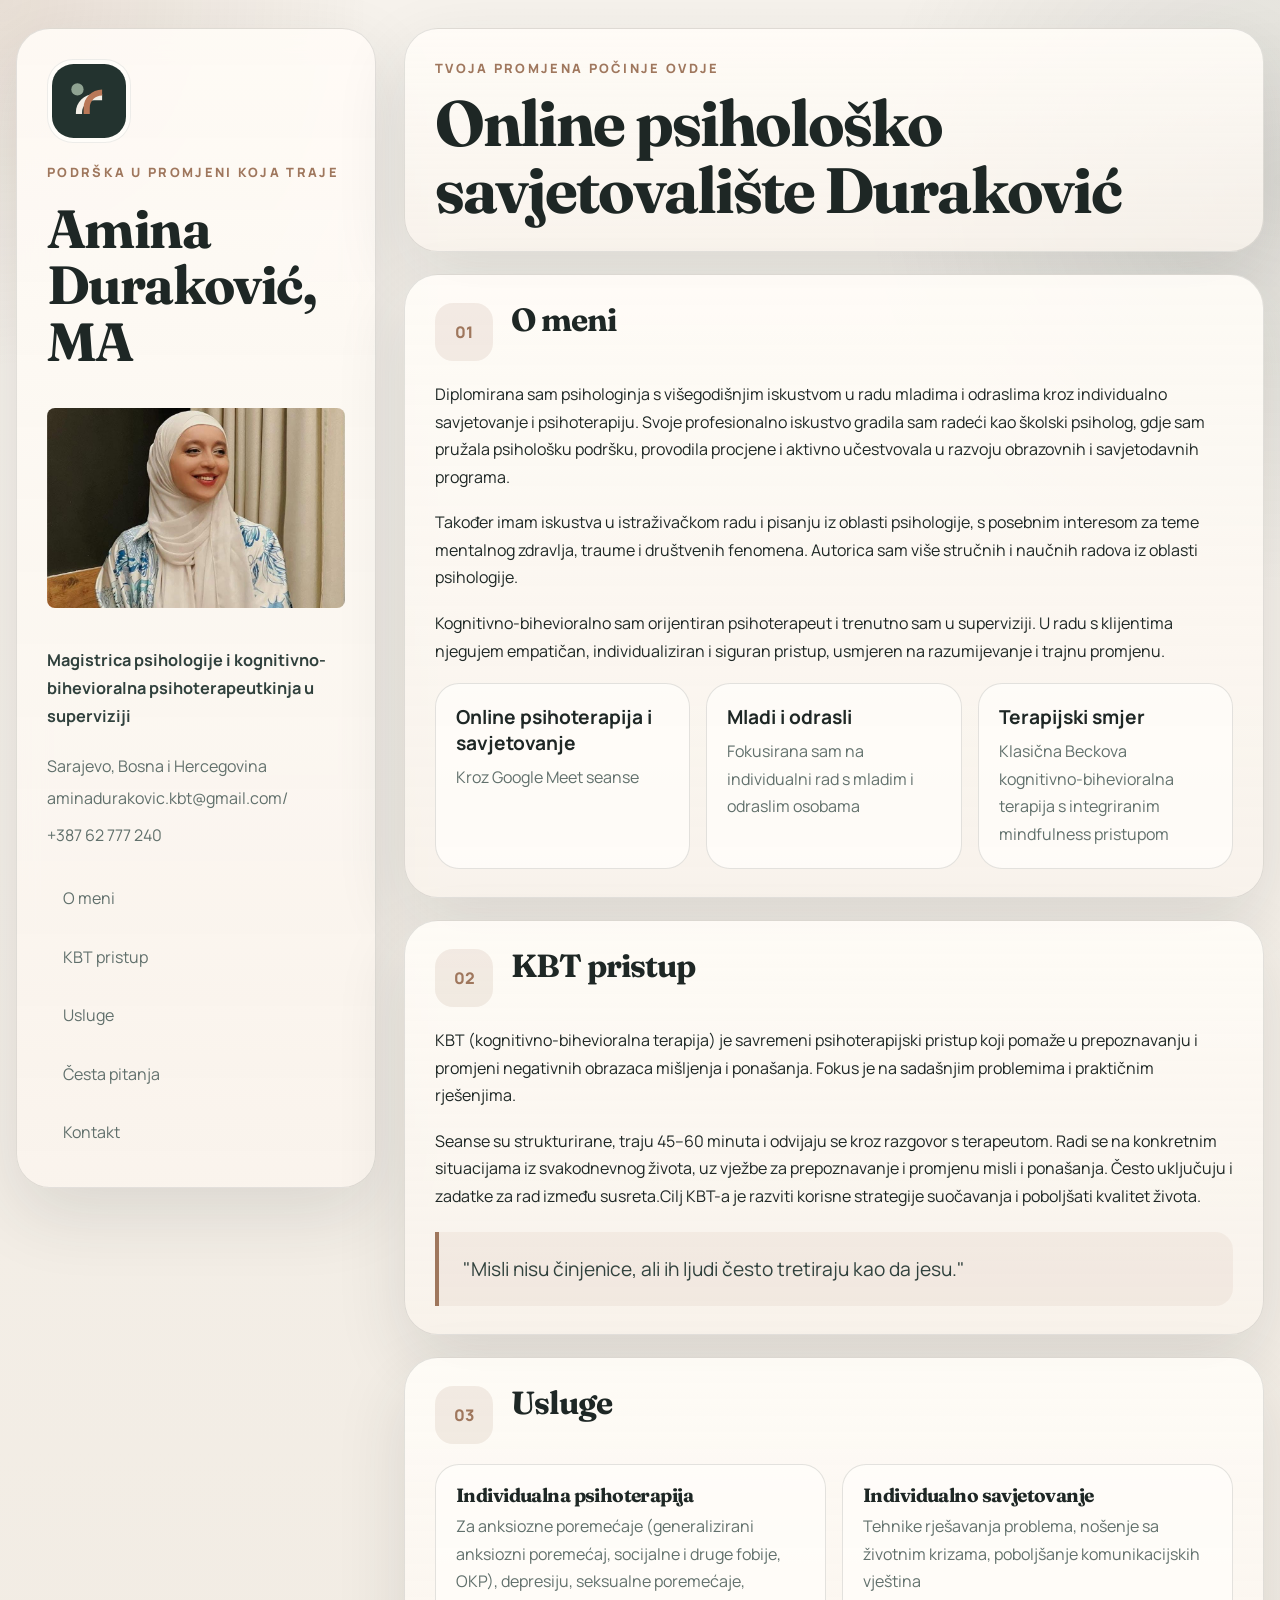
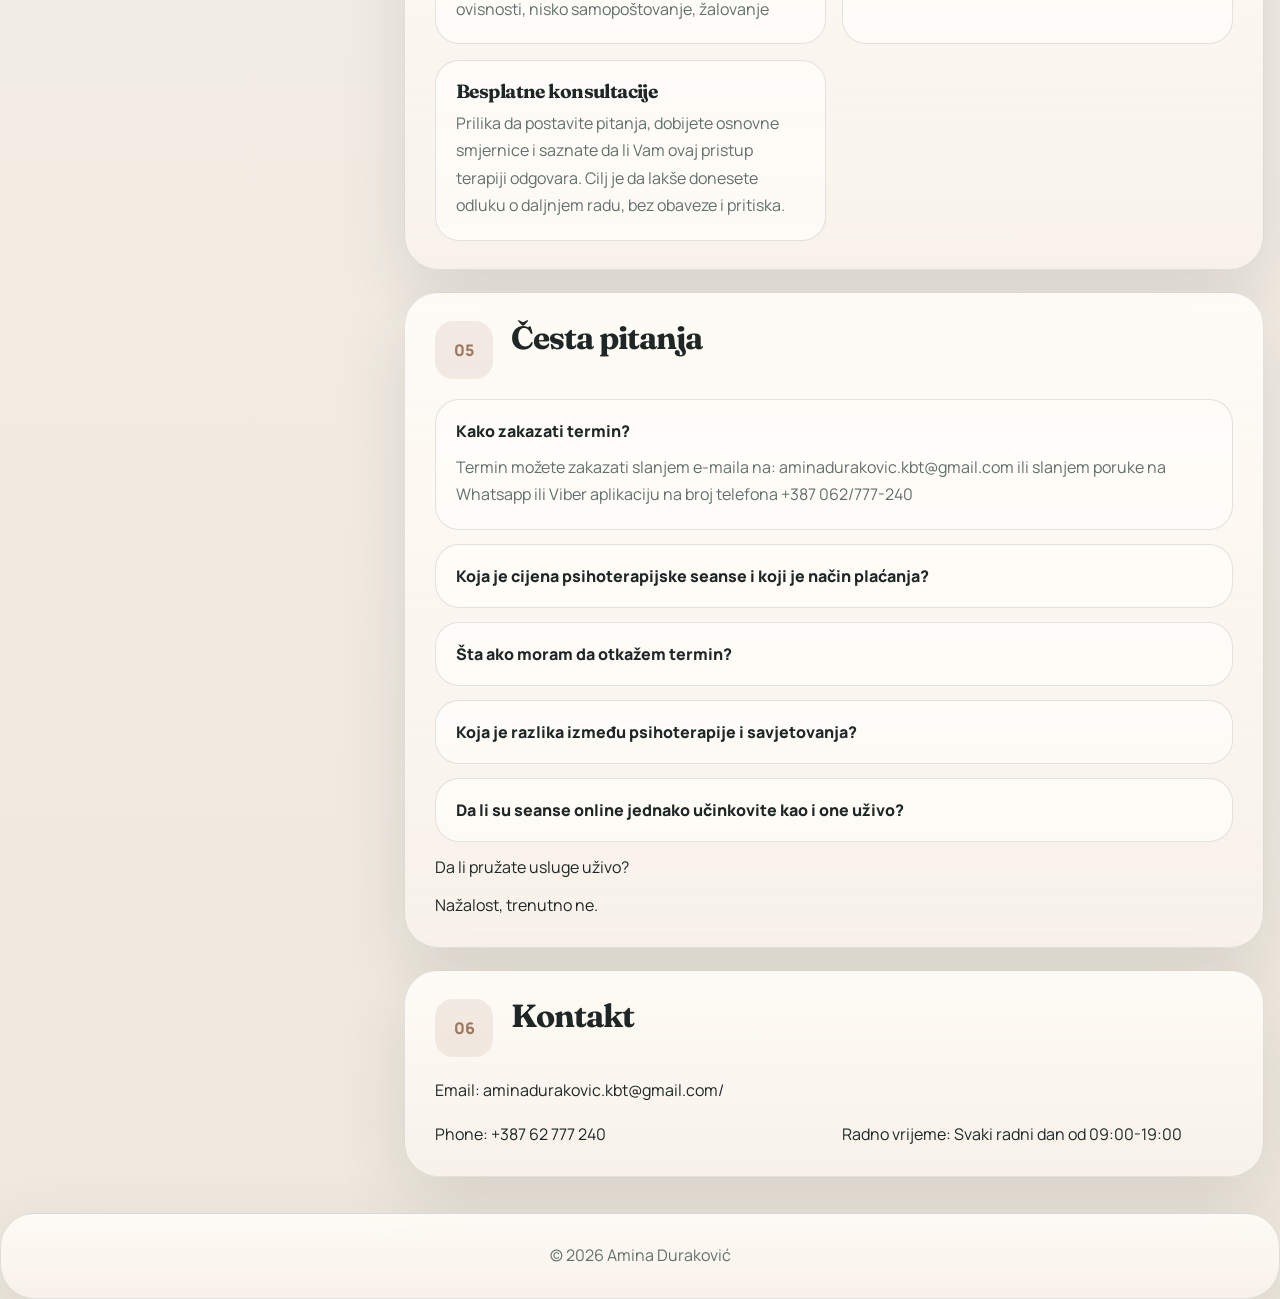
==== commit 561a7ecf: "Remove duplicate FAQ item in index.html" ====
--- a/index.html
+++ b/index.html
@@ -132,10 +132,10 @@
             <summary>Šta ako moram da otkažem termin?</summary>
             <p>Molimo vas da otkažete ili pomjerite termin najmanje 24h unaprijed. U suprotnom, seansa se naplaćuje.</p>
           </details>
+          <details class="faq-item">
             <summary>Koja je razlika između psihoterapije i savjetovanja?</summary>
             <p>Savjetovanje je kraće i usmjereno na konkretan problem ili situaciju (npr. stres, odluke, odnosi). Psihoterapija je dublji i dugoročniji proces koji se bavi obrascima mišljenja, emocija i ponašanja.</p>
           </details>
-          <details class="faq-item">
             <details class="faq-item">
             <summary>Da li su seanse online jednako učinkovite kao i one uživo?</summary>
             <p>Istraživanja pokazuju da su online seanse veoma efikasne i za mnoge klijente jednako korisne kao i rad uživo.</p>
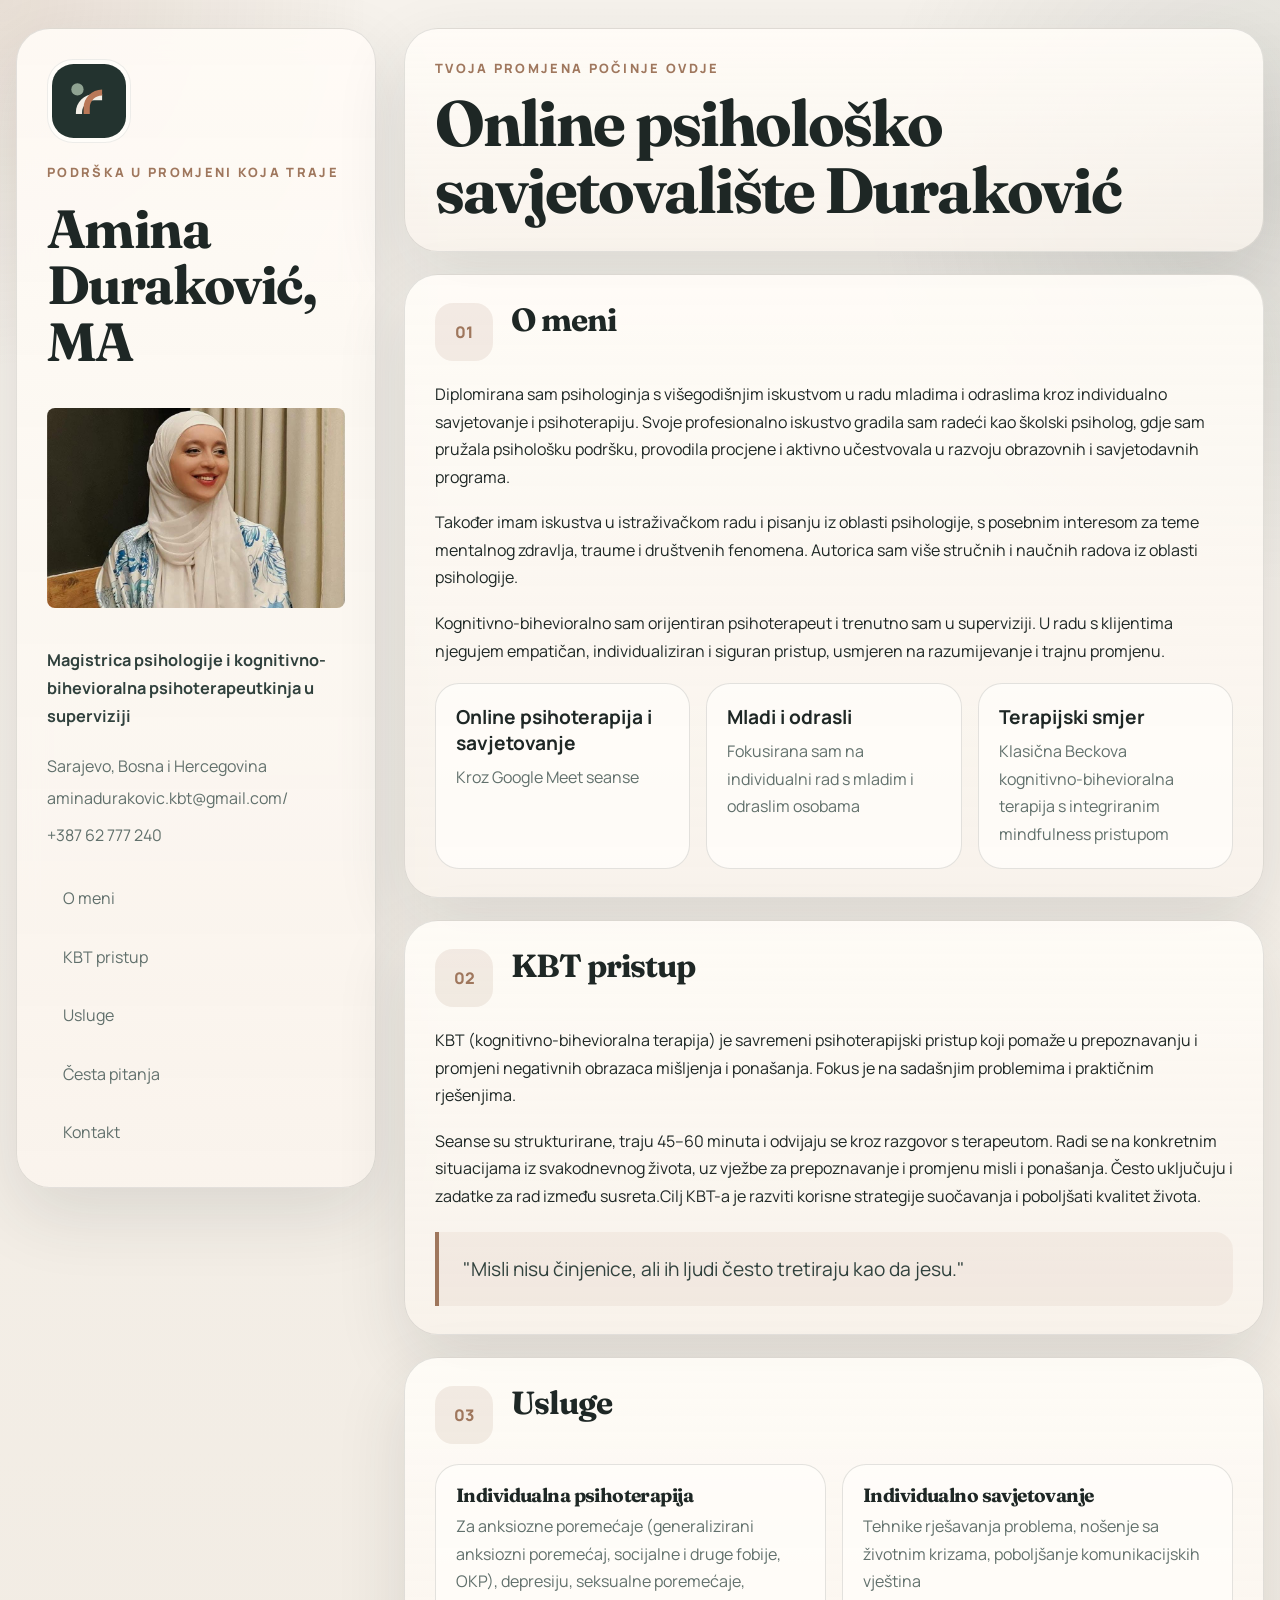
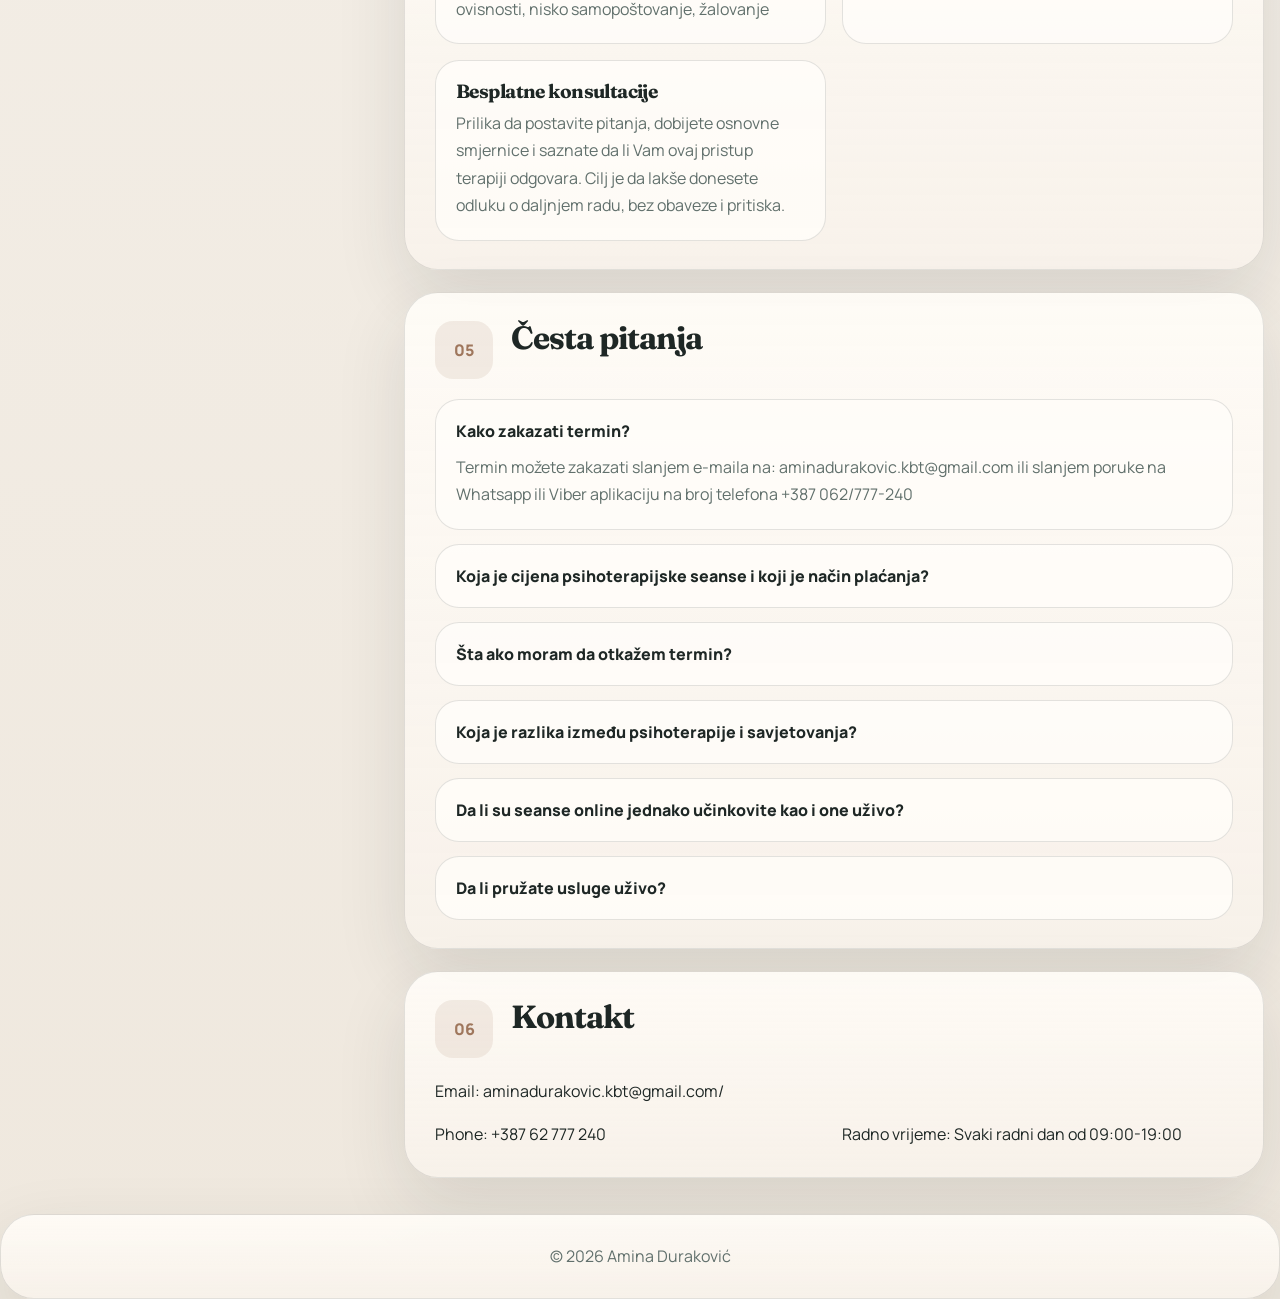
==== commit ec30dd79: "Add FAQ item about live services availability" ====
--- a/index.html
+++ b/index.html
@@ -140,6 +140,7 @@
             <summary>Da li su seanse online jednako učinkovite kao i one uživo?</summary>
             <p>Istraživanja pokazuju da su online seanse veoma efikasne i za mnoge klijente jednako korisne kao i rad uživo.</p>
           </details>
+         <details class="faq-item">
             <summary>Da li pružate usluge uživo?</summary>
             <p>Nažalost, trenutno ne.</p>
           </details>
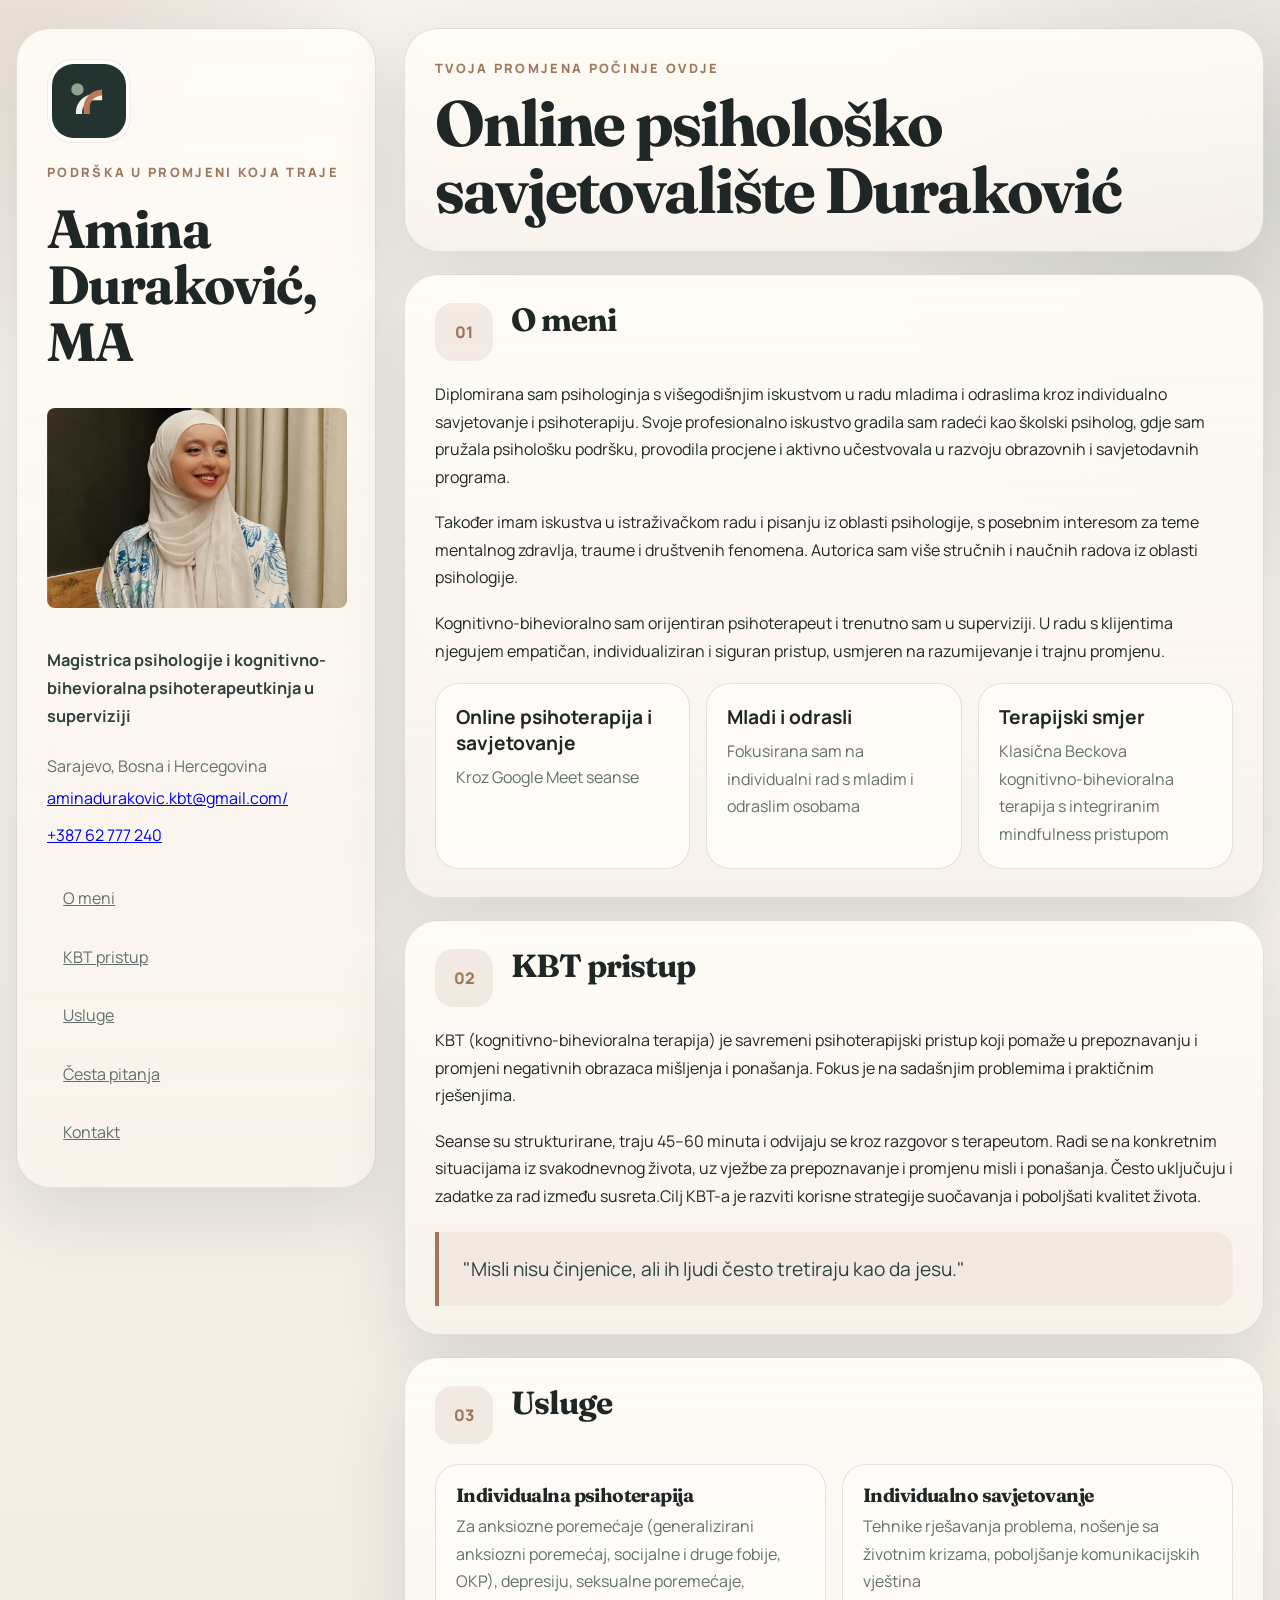
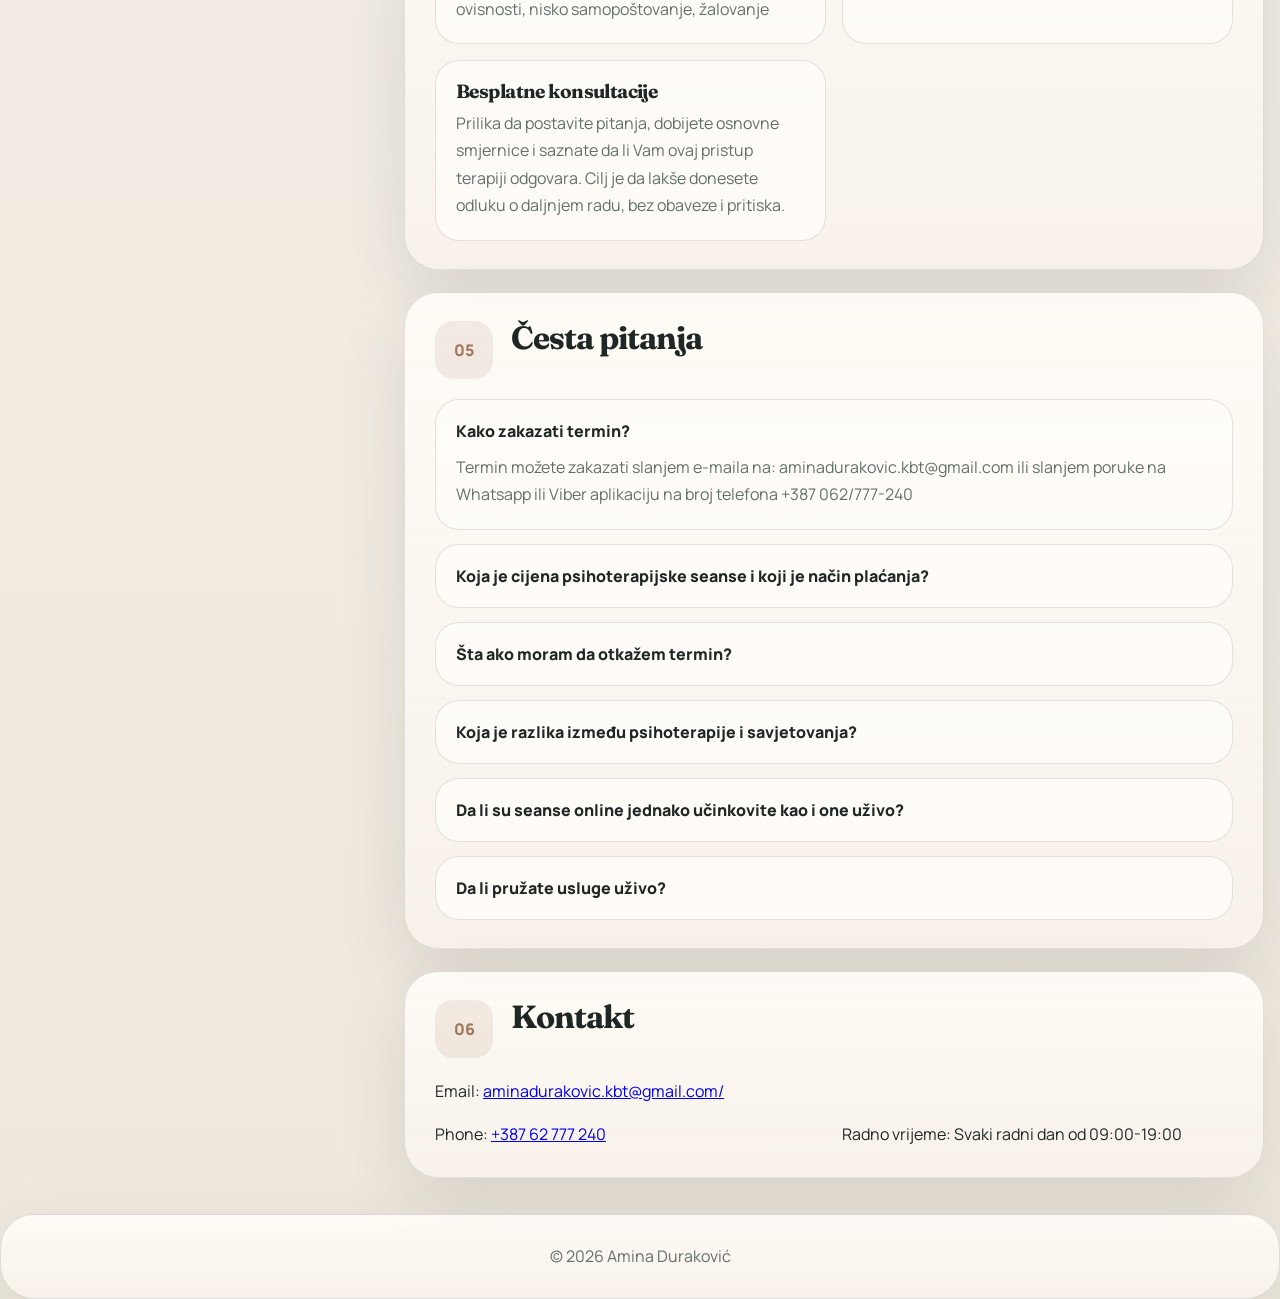
==== commit 5502f416: "Add Open Graph meta tags to index.html Added Open Graph meta tags for better social media sharing." ====
--- a/index.html
+++ b/index.html
@@ -1,6 +1,11 @@
 <!DOCTYPE html>
 <html lang="en">
 <head>
+<meta property="og:title" content="Amina Duraković | Psihologinja i KBT psihoterapeutkinja" />
+<meta property="og:description" content="Online psihološko savjetovalište – podrška u anksioznosti, depresiji, samopoštovanju i životnim krizama." />
+<meta property="og:image" content="https://www.freepik.com/free-photo/man-sitting-psychologist-s-office-talking-about-problems_6280693.htm#fromView=search&page=1&position=3&uuid=e12ff7f9-8df3-4431-982f-3060676ed90e&query=psychotherapy"/>
+<meta property="og:url" content="https://freepik.com/" />
+<meta property="og:type" content="website" />
   <meta charset="UTF-8">
   <meta name="viewport" content="width=device-width, initial-scale=1.0">
   <title>Amina Duraković | Psihologinja i KBT psihoterapeutkinja u superviziji</title>
--- a/css/styles.css
+++ b/css/styles.css
@@ -43,8 +43,10 @@
 }
 
 img {
-  display: block;
-  max-width: 100%;
+  image-rendering: auto;
+  -webkit-backface-visibility: hidden;
+  transform: translateZ(0);
+}
 }
 
 a {
